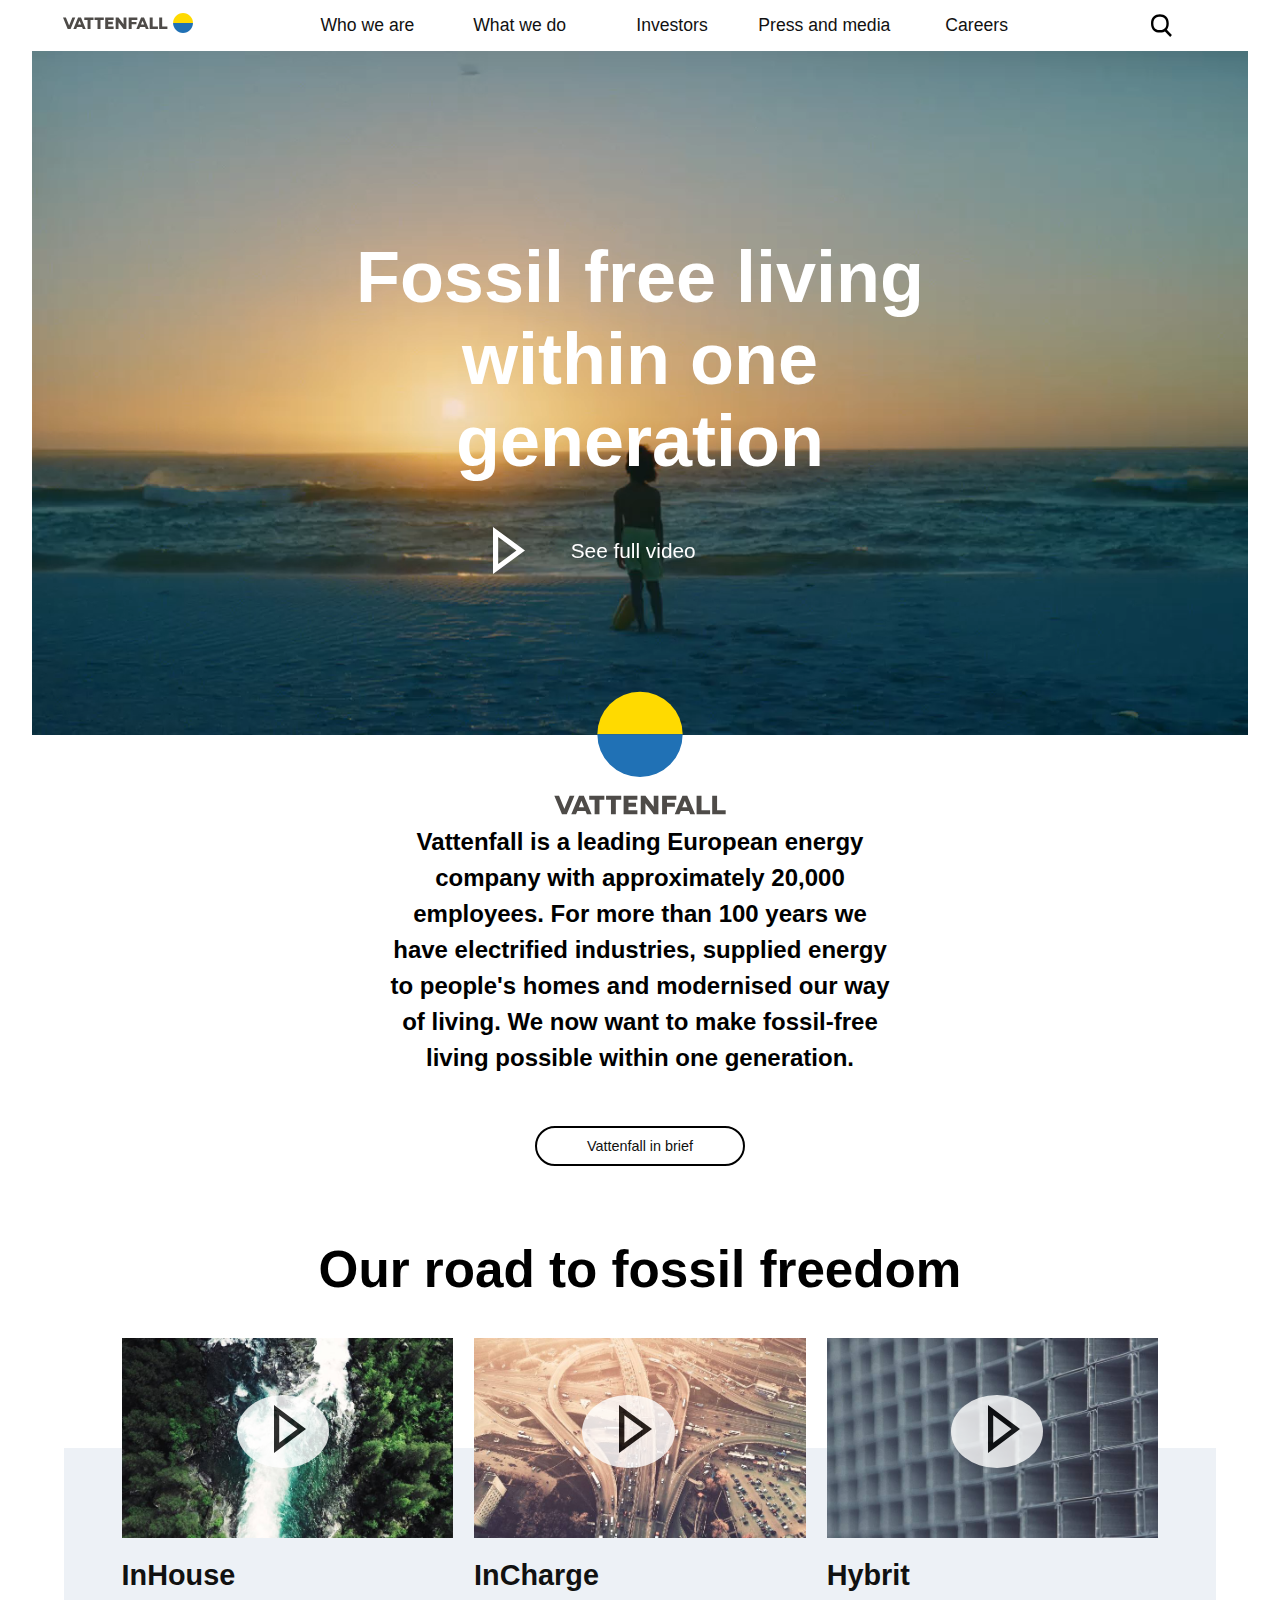
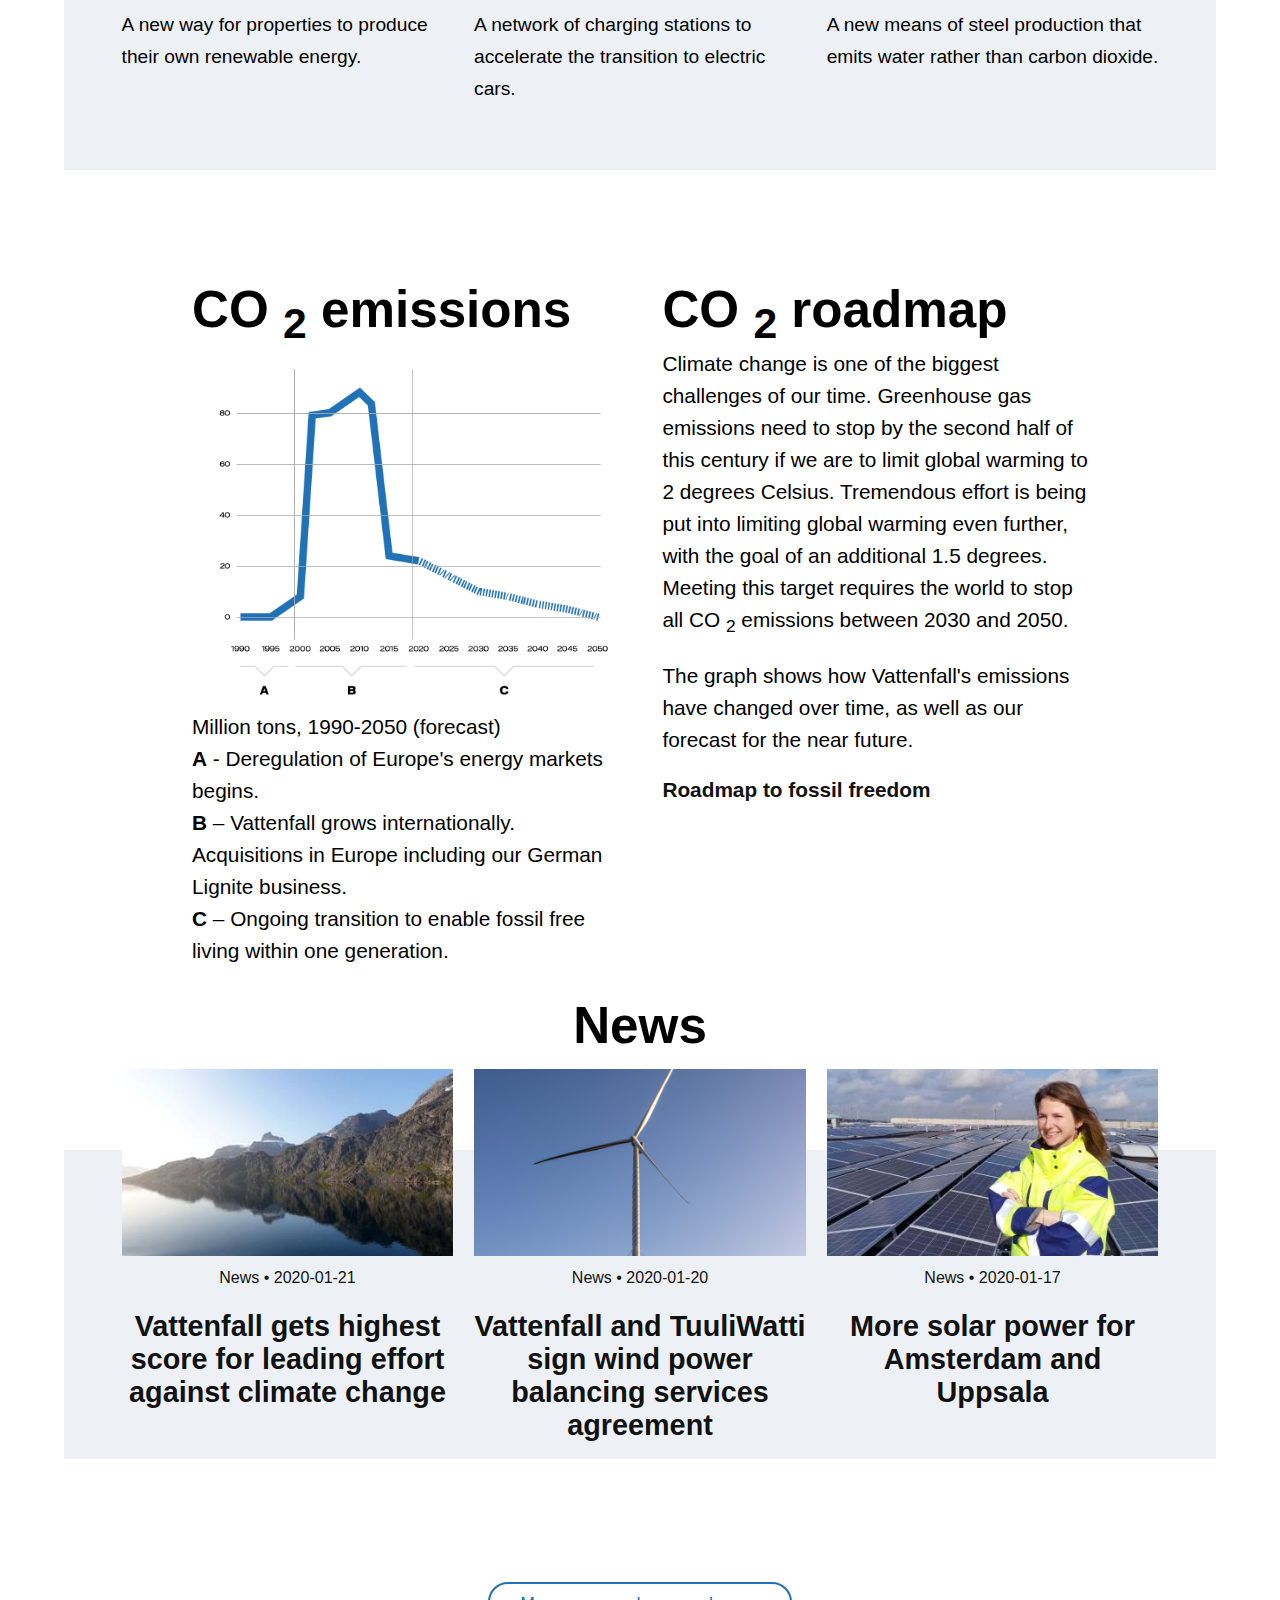
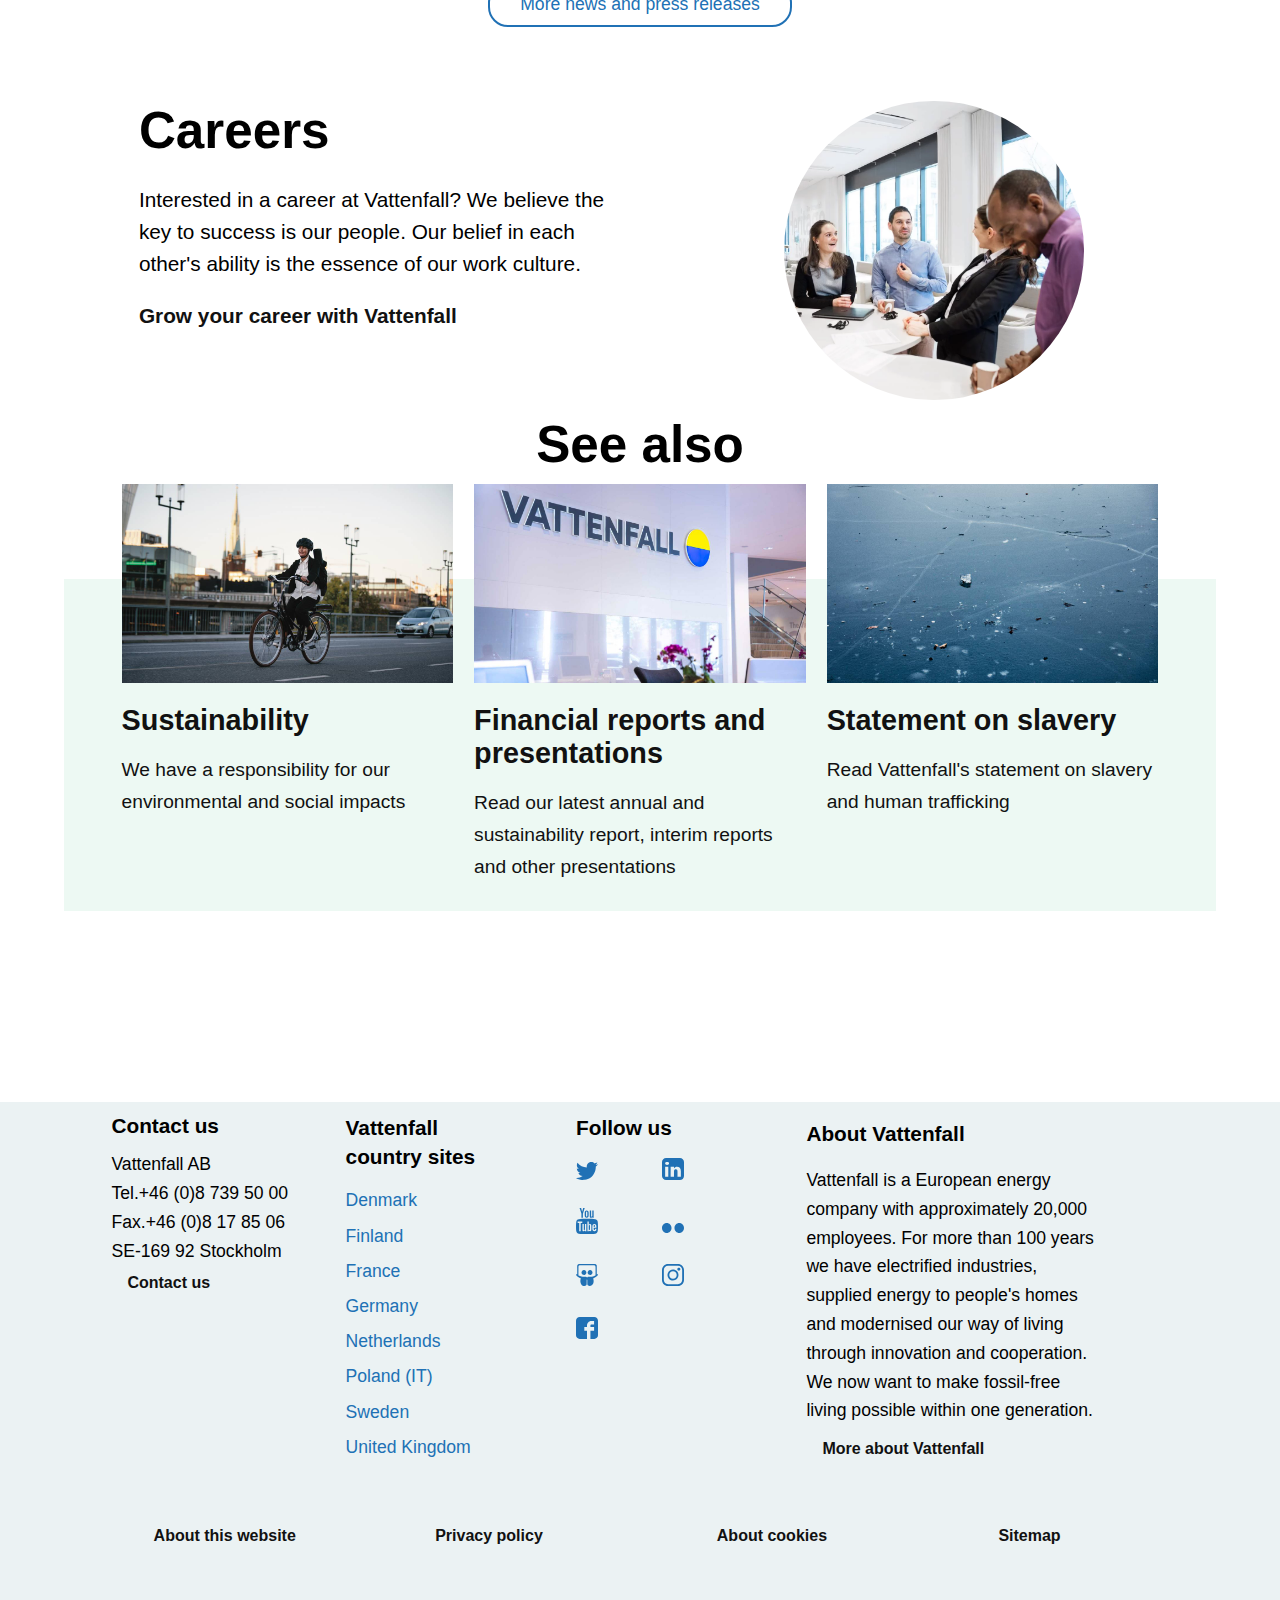
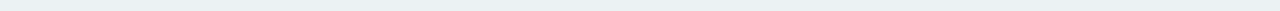
==== index.html @ 426e1af4 "Add images" ====
<!DOCTYPE html>
<html lang="en">
  <head>
    <meta charset="UTF-8" />
    <meta name="viewport" content="width=device-width, initial-scale=1.0" />
    <meta http-equiv="X-UA-Compatible" content="ie=edge" />
    <link
      rel="stylesheet"
      href="https://use.fontawesome.com/releases/v5.6.1/css/all.css"
      integrity="sha384-gfdkjb5BdAXd+lj+gudLWI+BXq4IuLW5IT+brZEZsLFm++aCMlF1V92rMkPaX4PP"
      crossorigin="anonymous"
    />
    <link rel="stylesheet" href="css/style.css" />
    <link
      rel="stylesheet"
      media="screen and (max-width: 420px)"
      href="css/mobile.css"
    />
    <link rel="shortcut icon" href="/favicon.ico" type="image/x-icon" />
    <title>Group Vattenfall</title>
    <!-- This website has been built as an assigment by Noah Road as part of the Front-end Development traineeship -->
  </head>
  <body>
    <!-- Header and navigation -->
    <header class="header">
      <img class="menu-icon" src="images/hamburger-menu.png" alt="menu icon" />
      <a class="logo" href="https://group.vattenfall.com/">
        <img src="images/logo_horisontal.svg" alt="Vattenfall logo" />
      </a>
      <ul class="navbar">
        <li>
          <a href="https://group.vattenfall.com/who-we-are">Who we are</a>
        </li>
        <li>
          <a href="https://group.vattenfall.com/what-we-do">What we do</a>
        </li>
        <li><a href="https://group.vattenfall.com/investors">Investors</a></li>
        <li>
          <a href="https://group.vattenfall.com/press-and-media">
            Press and media
          </a>
        </li>
        <li><a href="https://careers.vattenfall.com/">Careers</a></li>
      </ul>
      <img class="search-icon" src="images/search.svg" alt="search icon" />
    </header>

    <main class="main-content">
      <!-- Hero section including a video and text -->

      <section class="hero">
        <div class="hero-text">
          <h1 class="white">
            Fossil free living
            <br />
            within one
            <br />
            generation
          </h1>
          <div class="play-button-hero">
            <img src="images/play_icon_white.svg" alt="" />
            <a
              class="main-button"
              href="https://youtu.be/jQfZUvO2d2U"
              target="_blank"
            >
              See full video
            </a>
          </div>
        </div>
        <video autoplay src="video/hero-video.mp4">
          Your browser does not support mp4 video. controls
        </video>
        <img
          class="logo-video"
          src="images/VF_logo_stacked_grey_RGB.svg"
          alt="Vertical Vattenfall logo"
        />
      </section>

      <!-- Section including logo and information -->

      <section class="information">
        <p>
          Vattenfall is a leading European energy company with approximately
          20,000 employees. For more than 100 years we have electrified
          industries, supplied energy to people's homes and modernised our way
          of living. We now want to make fossil-free living possible within one
          generation.
        </p>
        <a
          class="white-button"
          href="https://group.vattenfall.com/who-we-are/about-us/vattenfall-in-brief"
        >
          Vattenfall in brief
        </a>
      </section>

      <!-- Section including three videos -->

      <section class="videos">
        <h2>Our road to fossil freedom</h2>
        <div class="wrapper-content">
          <article class="content inhouse">
            <a href="https://youtu.be/rMiFstIsaNI" target="_blank">
              <img
                src="images/inhouse_747x449_70.jpg"
                alt="Image/video of a cascade with water"
              />
              <div class="play-button">
                <img class="button" src="images/play.svg" alt="play button" />
              </div>
            </a>
            <a
              href="https://group.vattenfall.com/what-we-do/roadmap-to-fossil-freedom/decentralised-solutions"
            >
              <h3>InHouse</h3>
            </a>
            <p>
              A new way for properties to produce their own renewable energy.
            </p>
          </article>
          <article class="content incharge">
            <a href="https://youtu.be/wB4jwykJABQ" target="_blank">
              <img
                src="images/incharge_747x449_70.jpg"
                alt="Image/video of cross-roads"
              />
              <div class="play-button">
                <img src="images/play.svg" alt="play button" />
              </div>
            </a>
            <a
              href="https://group.vattenfall.com/what-we-do/roadmap-to-fossil-freedom/transportation"
            >
              <h3>InCharge</h3>
            </a>
            <p>
              A network of charging stations to accelerate the transition to
              electric cars.
            </p>
          </article>
          <article class="content hybrit">
            <a href="https://youtu.be/tmHZkH-HiPQ" target="_blank">
              <img
                src="images/hybrit_steel._747x449_70.jpg"
                alt="Image/video of a steel wall"
              />
              <div class="play-button">
                <img src="images/play.svg" alt="play button" />
              </div>
            </a>
            <a
              href="https://group.vattenfall.com/what-we-do/roadmap-to-fossil-freedom/industry-decarbonisation"
            >
              <h3>Hybrit</h3>
            </a>
            <p>
              A new means of steel production that emits water rather than
              carbon dioxide.
            </p>
          </article>
        </div>
      </section>

      <!-- Section including data for the environment -->

      <section class="environment">
        <div class="graphic">
          <h2>
            CO
            <sub>2</sub>
            emissions
          </h2>
          <img src="images/CO2-emissions.png" alt="CO2 emissions graphic" />
          <p>
            Million tons, 1990-2050 (forecast)
          </p>
          <p>
            <strong>A</strong>
            - Deregulation of Europe's energy markets begins.
          </p>
          <p>
            <strong>B</strong>
            – Vattenfall grows internationally. Acquisitions in Europe including
            our German Lignite business.
          </p>
          <p>
            <strong>C</strong>
            – Ongoing transition to enable fossil free living within one
            generation.
          </p>
        </div>
        <div class="graphic">
          <h2>
            CO
            <sub>2</sub>
            roadmap
          </h2>
          <p>
            Climate change is one of the biggest challenges of our time.
            Greenhouse gas emissions need to stop by the second half of this
            century if we are to limit global warming to 2 degrees Celsius.
            Tremendous effort is being put into limiting global warming even
            further, with the goal of an additional 1.5 degrees. Meeting this
            target requires the world to stop all CO
            <sub>2</sub>
            emissions between 2030 and 2050.
          </p>
          <br />
          <p>
            The graph shows how Vattenfall's emissions have changed over time,
            as well as our forecast for the near future.
          </p>
          <div class="vattenfall-link">
            <i class="fas fa-arrow-right"></i>
            <a
              href="https://group.vattenfall.com/what-we-do/roadmap-to-fossil-freedom"
            >
              Roadmap to fossil freedom
            </a>
          </div>
        </div>
      </section>

      <!-- Sectio including news -->

      <section class="news">
        <h2>News</h2>
        <div class="wrapper-content">
          <article class="content news-content">
            <a
              href="https://group.vattenfall.com/press-and-media/news--press-releases/pressreleases/2020/vattenfall-gets-highest-score-for-leading-effort-against-climate-change"
            >
              <img src="images/press-21-01.jpg" alt="Lake and mountain image" />
              <p><small>News &bull; 2020-01-21</small></p>
              <h3>
                Vattenfall gets highest score for leading effort against climate
                change
              </h3>
            </a>
          </article>
          <article class="content news-content">
            <a
              href="https://group.vattenfall.com/press-and-media/news--press-releases/pressreleases/2020/vattenfall-and-tuuliwatti-sign-wind-power-balancing-services-agreement"
            >
              <img src="images/press-20-01-2.png" alt="Wind molen image" />
              <p><small>News &bull; 2020-01-20</small></p>
              <h3>
                Vattenfall and TuuliWatti sign wind power balancing services
                agreement
              </h3>
            </a>
          </article>
          <article class="content news-content">
            <a
              href="https://group.vattenfall.com/press-and-media/news--press-releases/newsroom/2020/more-solar-power-for-amsterdam-and-uppsala"
            >
              <img
                src="images/press-20-01-3.jpg"
                alt="Woman next to solar pannels"
              />
              <p><small>News &bull; 2020-01-17</small></p>
              <h3>
                More solar power for Amsterdam and Uppsala
              </h3>
            </a>
          </article>
        </div>
        <a
          class="blue-button"
          href="https://group.vattenfall.com/press-and-media/news--press-releases"
        >
          More news and press releases
        </a>
      </section>

      <!-- Section over careers -->

      <section class="careers">
        <div class="careers-text">
          <h2>Careers</h2>
          <p class="main-paragraph">
            Interested in a career at Vattenfall? We believe the key to success
            is our people. Our belief in each other's ability is the essence of
            our work culture.
          </p>
          <div class="vattenfall-link">
            <i class="fas fa-arrow-right"></i>
            <a href="https://careers.vattenfall.com/">
              Grow your career with Vattenfall
            </a>
          </div>
        </div>
        <div class="careers-image">
          <img
            src="images/innovation_employees_laughing_1x1_1024x1024_70.webp"
            alt="laughing employees in a room"
          />
        </div>
      </section>

      <!-- Section including extra information -->

      <section class="research">
        <h2>See also</h2>
        <div class="wrapper-content">
          <article class="content">
            <a href="https://group.vattenfall.com/who-we-are/sustainability">
              <img
                src="images/woman_bike_5x3_1200x720_70.jpg"
                alt="woman in a bike in the city"
              />
              <h3>Sustainability</h3>
              <p>
                We have a responsibility for our environmental and social
                impacts
              </p>
            </a>
          </article>
          <article class="content">
            <a
              href="https://group.vattenfall.com/investors/financial-reports-and-presentations"
            >
              <img
                src="images/hq-interior2-5x3_1200x720_70.jpg"
                alt="interior of the Vattenfall Headquarters"
              />
              <h3>Financial reports and presentations</h3>
              <p>
                Read our latest annual and sustainability report, interim
                reports and other presentations
              </p>
            </a>
          </article>
          <article class="content">
            <a
              href="https://group.vattenfall.com/who-we-are/sustainability/statement-on-slavery-and-human-trafficking"
            >
              <img
                src="images/icy_lake_closeup_5x3_1200x720_70.jpg"
                alt="frozen lake"
              />
              <h3>Statement on slavery</h3>
              <p>
                Read Vattenfall's statement on slavery and human trafficking
              </p>
            </a>
          </article>
        </div>
      </section>
    </main>

    <!-- Footer -->

    <footer class="footer">
      <section class="main-footer">
        <div class="contact">
          <h4>Contact us</h4>
          <p>Vattenfall AB</p>
          <p>Tel.+46 (0)8 739 50 00</p>
          <p>Fax.+46 (0)8 17 85 06</p>
          <p>SE-169 92 Stockholm</p>
          <div class="vattenfall-link">
            <i class="fas fa-arrow-right"></i>
            <a href="https://group.vattenfall.com/who-we-are/contact-us">
              Contact us
            </a>
          </div>
        </div>
        <div class="content-footer countries">
          <h4>Vattenfall country sites</h4>
          <a href="https://group.vattenfall.com/dk/" target="_blank">Denmark</a>
          <a href="https://group.vattenfall.com/fi" target="_blank">Finland</a>
          <a href="https://group.vattenfall.com/fr" target="_blank">France</a>
          <a href="https://group.vattenfall.com/de" target="_blank">Germany</a>
          <a href="https://group.vattenfall.com/nl" target="_blank">
            Netherlands
          </a>
          <a
            href="https://group.vattenfall.com/who-we-are/contact-us/vattenfall-poland"
            target="_blank"
          >
            Poland (IT)
          </a>
          <a href="https://group.vattenfall.com/se/" target="_blank">Sweden</a>
          <a href="https://group.vattenfall.com/uk/" target="_blank">
            United Kingdom
          </a>
        </div>
        <div class="content-footer social-media">
          <h4>Follow us</h4>
          <a
            class="social-media-icon"
            href="https://twitter.com/vattenfallgroup"
          >
            <img src="images/Twitter.svg" alt="Twitter icon" />
          </a>
          <a href="http://www.linkedin.com/company/vattenfall">
            <img src="images/Linkedin.svg" alt="Linkedin icon" />
          </a>
          <a href="http://www.youtube.com/user/vattenfall">
            <img src="images/Youtube.svg" alt="Youtube icon" />
          </a>
          <a href="http://www.flickr.com/photos/vattenfall">
            <img src="images/Flickr.svg" alt="Flickr icon" />
          </a>
          <a href="http://www.slideshare.net/vattenfall">
            <img src="images/SlideShare.svg" alt="Slidehare icon" />
          </a>
          <a href="https://instagram.com/vattenfall">
            <img src="images/Instagram.svg" alt="Instagram icon" />
          </a>
          <a href="https://www.facebook.com/vattenfall/">
            <img src="images/Facebook.svg" alt="Facebook image" />
          </a>
        </div>
        <div class="about">
          <h4>About Vattenfall</h4>
          <p>
            Vattenfall is a European energy company with approximately 20,000
            employees. For more than 100 years we have electrified industries,
            supplied energy to people's homes and modernised our way of living
            through innovation and cooperation. We now want to make fossil-free
            living possible within one generation.
          </p>
          <div class="vattenfall-link">
            <i class="fas fa-arrow-right"></i>
            <a
              href="https://group.vattenfall.com/who-we-are/about-us/vattenfall-in-brief"
            >
              More about Vattenfall
            </a>
          </div>
        </div>
      </section>
      <section class="footer-links">
        <a href="https://group.vattenfall.com/site-assets/about-this-website">
          About this website
        </a>
        <a
          href="https://group.vattenfall.com/site-assets/privacy-policy---general"
        >
          Privacy policy
        </a>
        <a href="https://group.vattenfall.com/site-assets/about-cookies">
          About cookies
        </a>
        <a href="https://group.vattenfall.com/site-assets/sitemap">Sitemap</a>
      </section>
    </footer>
  </body>
</html>
---- css/style.css ----
:root {
  font-family: Helvetica, sans-serif;

  /* Variables */
  --main-color-white: #fff;
  --main-color: #000;
  --button-hover-color: #105793;
  --button-blue-color: #2071b5;
  --footer-bg-color: #ebf2f3;
  --color-bg-box: #edf1f6;
  --color-bg-box-green: #edf9f3;
}

*html {
  box-sizing: border-box;
  line-height: 1.5rem;
  background: var(--main-bg-color);
  color: var(--main-color);
}

*,
*:before,
*:after {
  box-sizing: inherit;
  margin: 0;
  padding: 0;
}

/* Utilities style */

img {
  width: 100%;
}

h1 {
  color: var(--main-color-white);
  font-size: 4.5rem;
}

h2 {
  color: black;
  font-size: 3.2rem;
  font-weight: bold;
}

h3 {
  font-size: 1.8rem;
  padding: 5% 0;
}

h4 {
  font-size: 1.3rem;
  padding: 7% 0;
}

p {
  font-size: 1.3rem;
  line-height: 2rem;
}

a {
  text-decoration: none;
  color: #111;
  font-size: 1.3rem;
}

.main-button {
  color: var(--main-color);
  font-size: 1rem;
}

.play-button {
  border: none;
  background: var(--main-color-white);
  opacity: 0.8;
  position: absolute;
  width: 8%;
  border-radius: 50%;
  padding: 10px 0 10px 0;
  cursor: pointer;
  bottom: 65%;
}

.play-button img {
  width: 35%;
  padding-left: 40%;
}

.white-button {
  border: 2px solid var(--main-color);
  border-radius: 20px;
  padding: 10px 50px;
  font-size: 0.9rem;
}
.white-button:hover {
  background-color: var(--main-color);
  color: var(--main-color-white);
}

.blue-button {
  border: 2px solid var(--button-blue-color);
  border-radius: 20px;
  padding: 10px 30px;
  font-size: 1.1rem;
  color: var(--button-blue-color);
}
.blue-button:hover {
  background-color: var(--button-hover-color);
  color: var(--main-color-white);
}

.fa-arrow-right {
  color: var(--button-blue-color);
}

/* Main styling */

/* Header and navigation */

.header {
  background-color: var(--main-color-white);
  position: sticky;
  top: 0;
  z-index: 2;
  display: grid;
  grid-template-columns: 20% 70% 10% 5%;
  column-gap: 5%;
  justify-items: center;
  align-items: center;
  justify-content: center;
  align-content: center;
  padding: 1% 5% 1% 10%;
}

.header .menu-icon {
  width: 30%;
  height: 50%;
  display: none;
}

.header .logo {
  width: 60%;
}
.navbar {
  justify-self: stretch;
  align-self: center;
  display: grid;
  grid-template-columns: 1fr 1fr 1fr 1fr 1fr;
  justify-items: center;
}

.navbar li {
  list-style: none;
  color: var(--main-color);
}

.navbar a {
  font-size: 1.1rem;
}

.header .search-icon {
  width: 20%;
}

/* Main content */

/* Hero video including text */

.hero {
  position: relative;
  display: flex;
  align-items: center;
  justify-content: center;
}

.hero-text {
  position: absolute;
  text-align: center;
  display: grid;
  grid-template-rows: 80% 20%;
  justify-items: center;
  align-items: center;
}

.hero video {
  width: 95%;
}

.play-button-hero {
  padding-top: 8%;
  display: inline-flex;
  flex-direction: row;
  justify-content: center;
  align-items: center;
  width: 80%;
  z-index: 3;
}

.play-button-hero img {
  align-self: center;
  width: 7%;
  padding-right: 10%;
}

.play-button-hero a {
  padding-right: 20%;
  align-self: center;
  justify-self: center;
  color: var(--main-color-white);
  font-size: 1.3rem;
}

.hero .logo-video {
  position: absolute;
  top: 84%;
  width: 20%;
}

/* Section information */

.information {
  padding-top: 5%;
  display: grid;
  grid-template-columns: 1fr;
  grid-template-rows: 2fr 1fr;
  justify-items: center;
  align-items: center;
}

.information p {
  align-self: center;
  font-size: 1.5rem;
  font-weight: bold;
  padding: 2% 30% 0 30%;
  text-align: center;
  line-height: 1.5;
}

/* Section videos */

.videos {
  display: grid;
  grid-template-rows: 10% 70%;
  row-gap: 5%;
  justify-items: center;
  align-items: center;
  justify-content: space-around;
  padding-top: 2%;
  padding-bottom: 5%;
  padding-right: 5%;
  padding-left: 5%;
}

.wrapper-content {
  position: relative;
  align-self: stretch;
  display: grid;
  grid-template-columns: 1fr 1fr 1fr;
  column-gap: 2%;
  padding-top: 1%;
  padding-bottom: 12%;
  padding-right: 5%;
  padding-left: 5%;
}

.videos .wrapper-content::before {
  content: "";
  background: var(--color-bg-box);
  width: 100%;
  position: absolute;
  height: 80%;
  top: 30%;
  width: 100%;
  z-index: -1;
}

.content p {
  font-size: 1.2rem;
}

.inhouse .play-button {
  left: 15%;
}

.incharge .play-button {
  left: 45%;
}
.hybrit .play-button {
  left: 77%;
}

/* Section environment */

.environment {
  height: 45%;
  display: grid;
  grid-template-columns: 1fr 1fr;
  grid-template-rows: 1fr;
  column-gap: 5%;
  justify-items: center;
  align-items: start;
  justify-content: space-between;
  align-content: space-between;
  padding: 0 15%;
}

.environment .graphic {
  justify-self: start;
  align-self: start;
}
.vattenfall-link {
  padding-top: 5%;
  font-weight: bold;
}

/* Section News */

.news {
  display: grid;
  grid-template-rows: 10% 80% 10%;
  justify-items: center;
  align-items: center;
  justify-content: space-around;
  padding-top: 2%;
  padding-bottom: 5%;
  padding-right: 5%;
  padding-left: 5%;
}

.news-content {
  text-align: center;
}

.news .wrapper-content::before {
  content: "";
  background: var(--color-bg-box);
  width: 100%;
  position: absolute;
  height: 60%;
  top: 18%;
  z-index: -1;
}

/* Careers section */

.careers {
  display: grid;
  grid-template-columns: 60% 40%;
  grid-template-rows: 1fr;
  column-gap: 5%;
  align-items: start;
  justify-content: center;
  padding: 0 5%;
}
.careers-text {
  align-self: stretch;
  padding: 0 15%;
}

.careers-text .main-paragraph {
  padding-top: 5%;
}

.careers img {
  width: 65%;
  border-radius: 50%;
}

/* Research section */

.research {
  display: grid;
  grid-template-rows: 5% 70%;
  row-gap: 2%;
  justify-items: center;
  align-items: center;
  justify-content: space-around;
  padding-top: 2%;
  padding-bottom: 5%;
  padding-right: 5%;
  padding-left: 5%;
}

.research .wrapper-content::before {
  content: "";
  background: var(--color-bg-box-green);
  width: 100%;
  position: absolute;
  height: 78%;
  top: 25%;
  z-index: -1;
}

/* Footer */

.footer {
  background: var(--footer-bg-color);
  display: grid;
  grid-template-rows: 95% 5%;
  width: 100%;
  padding-bottom: 5%;
}

.main-footer {
  display: grid;
  grid-template-columns: 20% 15% 15% 25%;
  column-gap: 5%;
  justify-items: end;
  align-items: start;
  justify-content: center;
  width: 90%;
  padding-bottom: 5%;
}

.main-footer p {
  font-size: 1.1rem;
  line-height: 1.8rem;
}

.main-footer .vattenfall-link a {
  font-size: 1rem;
  padding-left: 1rem;
}
.content-footer {
  display: flex;
  flex-direction: column;
  line-height: 1.8rem;
}
.content-footer a {
  color: var(--button-blue-color);
  line-height: 2.2rem;
}

.countries a {
  font-size: 1.1rem;
}
.social-media {
  display: grid;
  grid-template-columns: 1fr 1fr;
  grid-template-rows: 1fr 1fr 1fr 1fr 1fr;
  justify-self: stretch;
}
.social-media h4 {
  grid-column: 1 / 3;
}

.social-media img {
  width: 25%;
}
.footer-links {
  font-size: 1rem;
  align-self: center;
  display: grid;
  grid-template-columns: 1fr 1fr 1fr 1fr;
  padding-left: 12%;
}

.footer-links a {
  font-size: 1rem;
  font-weight: bold;
}

/* Navigation bar less than 1200px width  */

@media (max-width: 1200px) {
  /* Header */

  .header {
    display: grid;
    grid-template-columns: 20% 50% 20%;
    justify-items: center;
    align-items: center;
    justify-content: center;
    padding: 0 4% 0 4%;
  }

  .header .logo {
    width: 35%;
    align-self: start;
    justify-self: center;
  }

  .header .menu-icon {
    width: 15%;
    justify-self: start;
    display: inline-block;
  }

  .header .search-icon {
    width: 11%;
    justify-self: end;
  }
  .navbar {
    justify-self: start;
    grid-template-columns: 1fr;
    display: none;
  }

  /* Section information */

  .information p {
    font-size: 1.5rem;
    padding: 2% 25% 0 25%;
  }

  /* Footer */

  .content-footer {
    display: flex;
    flex-direction: column;
  }

  .social-media img {
    width: 15%;
    padding-top: 8%;
  }
}

/* Max-width 768px; responsive */

@media (max-width: 768px) {
  /* Utilities style*/

  h3 {
    font-size: 1.6rem;
    padding: 5% 0;
  }

  /* Hero section */

  .play-button-hero {
    padding-top: 2%;
  }

  /* Information section */

  .information p {
    padding: 5% 22% 0 22%;
    font-size: 1.7rem;
    font-weight: 500;
  }

  /* Section videos */

  .play-button {
    bottom: 72%;
  }
  .videos .wrapper-content::before {
    top: 22%;
  }

  /* Environment section */

  .environment {
    display: block;
    padding-top: 5%;
    padding-bottom: 5%;
  }

  .environment .graphic {
    padding-bottom: 5%;
  }

  /* News section*/

  .news .wrapper-content::before {
    height: 70%;
    top: 15%;
  }

  /* Careers section */

  .careers {
    padding-bottom: 5%;
  }

  /* Section research */

  .research .wrapper-content::before {
    height: 100%;
    top: 15%;
  }

  /* Footer */

  .main-footer {
    grid-template-columns: 20% 40%;
    column-gap: 15%;
    width: 90%;
    padding-bottom: 5%;
  }

  .footer-links {
    font-size: 1rem;
    grid-template-columns: 1fr 1fr;
    column-gap: 5%;
    row-gap: 30%;
    padding-left: 10%;
  }

  .social-media {
    display: grid;
    grid-template-columns: 1fr 1fr;
    grid-template-rows: 1fr 1fr 1fr 1fr 1fr;
    justify-self: start;
  }

  .social-media img {
    width: 40%;
  }

  .about {
    padding-left: 20%;
  }
}
---- css/mobile.css ----
/* Utilities style */

h1 {
  font-size: 1.7rem;
}

h2 {
  color: black;
  font-size: 2.3rem;
  font-weight: 900;
  text-align: center;
}

h4 {
  font-size: 1rem;
}

p {
  font-size: 1.1rem;
  line-height: 2rem;
}

a {
  font-size: 1rem;
}

.vattenfall-link {
  font-weight: 600;
}

.inhouse .play-button,
.incharge .play-button,
.hybrit .play-button {
  opacity: 0.7;
  width: 15%;
  left: 40%;
}

.content {
  padding-right: 10%;
  padding-left: 10%;
}

/* Header and navigation bar */

.header .logo {
  width: 95%;
}

.header .menu-icon {
  width: 35%;
}

.header .search-icon {
  width: 35%;
}

/* Hero section */

.hero-text {
  grid-template-rows: 60% 40%;
}

.hero video {
  width: 100%;
}

.hero .logo-video {
  top: 61%;
  width: 50%;
}

.play-button-hero {
  padding-top: 0%;
  width: 70%;
}

.play-button-hero a {
  font-size: 0.9rem;
}

/* Information section */

.information {
  padding-top: 15%;
}

.information p {
  padding: 7% 11% 0 11%;
  font-size: 1.2rem;
  font-weight: 500;
}

/* Section videos */

.videos {
  padding-right: 0;
  padding-left: 0;
  padding-bottom: 15%;
}

.wrapper-content {
  width: 100%;
  display: block;
  padding-bottom: 45%;
  padding-right: 0;
  padding-left: 0;
  column-gap: 0%;
}

.videos .wrapper-content::before {
  width: 100%;
  height: 112%;
  top: 15%;
  left: 0%;
}

.play-button {
  bottom: 80%;
}

.inhouse .play-button {
  bottom: 85%;
}

.incharge .play-button {
  bottom: 48%;
}
.hybrit .play-button {
  bottom: 8%;
}

/* Section environment */

.environment {
  padding: 0 7%;
}

.environment .graphic {
  padding-top: 15%;
}

/* News section */

.news {
  padding-bottom: 10%;
  padding-right: 0;
  padding-left: 0;
}

/* .news .wrapper-content {
    width: 100%;
  } */

.news .wrapper-content::before {
  width: 100%;
  height: 90%;
  top: 12%;
  left: 0%;
}
/* Section careers */

.careers {
  display: flex;
  flex-direction: column;
}
.careers .careers-text {
  order: 1;
  flex: 1 1 100%;
  padding-left: 5%;
  padding-right: 5%;
}

.careers img {
  margin-left: 20%;
}

/* Research section */

.research {
  padding-right: 0;
  padding-left: 0;
}

.research .wrapper-content::before {
  height: 112%;
  width: 100%;
  top: 10%;
  left: 0%;
}

/* Footer */

.footer {
  padding-bottom: 20%;
}

.main-footer {
  grid-template-columns: 1fr;
  justify-items: stretch;
  align-items: center;
  padding-bottom: 10%;
  padding-left: 5%;
}

.main-footer p {
  font-size: 1rem;
}

.social-media {
  display: grid;
  grid-template-columns: 1fr 1fr 1fr 1fr 1fr 1fr;
  grid-template-rows: 1fr 1fr;
  justify-self: stretch;
  padding-right: 5%;
}

.social-media h4 {
  grid-row: 1 / 3;
  grid-column: 1 / 7;
}

.social-media img {
  width: 35%;
}

.about {
  padding-left: 0%;
}
.footer-links {
  grid-template-columns: 1fr;
  padding-left: 5%;
  row-gap: 5%;
  line-height: 1.4;
}

.footer-links a {
  font-size: 0.9rem;
  font-weight: 600;
}
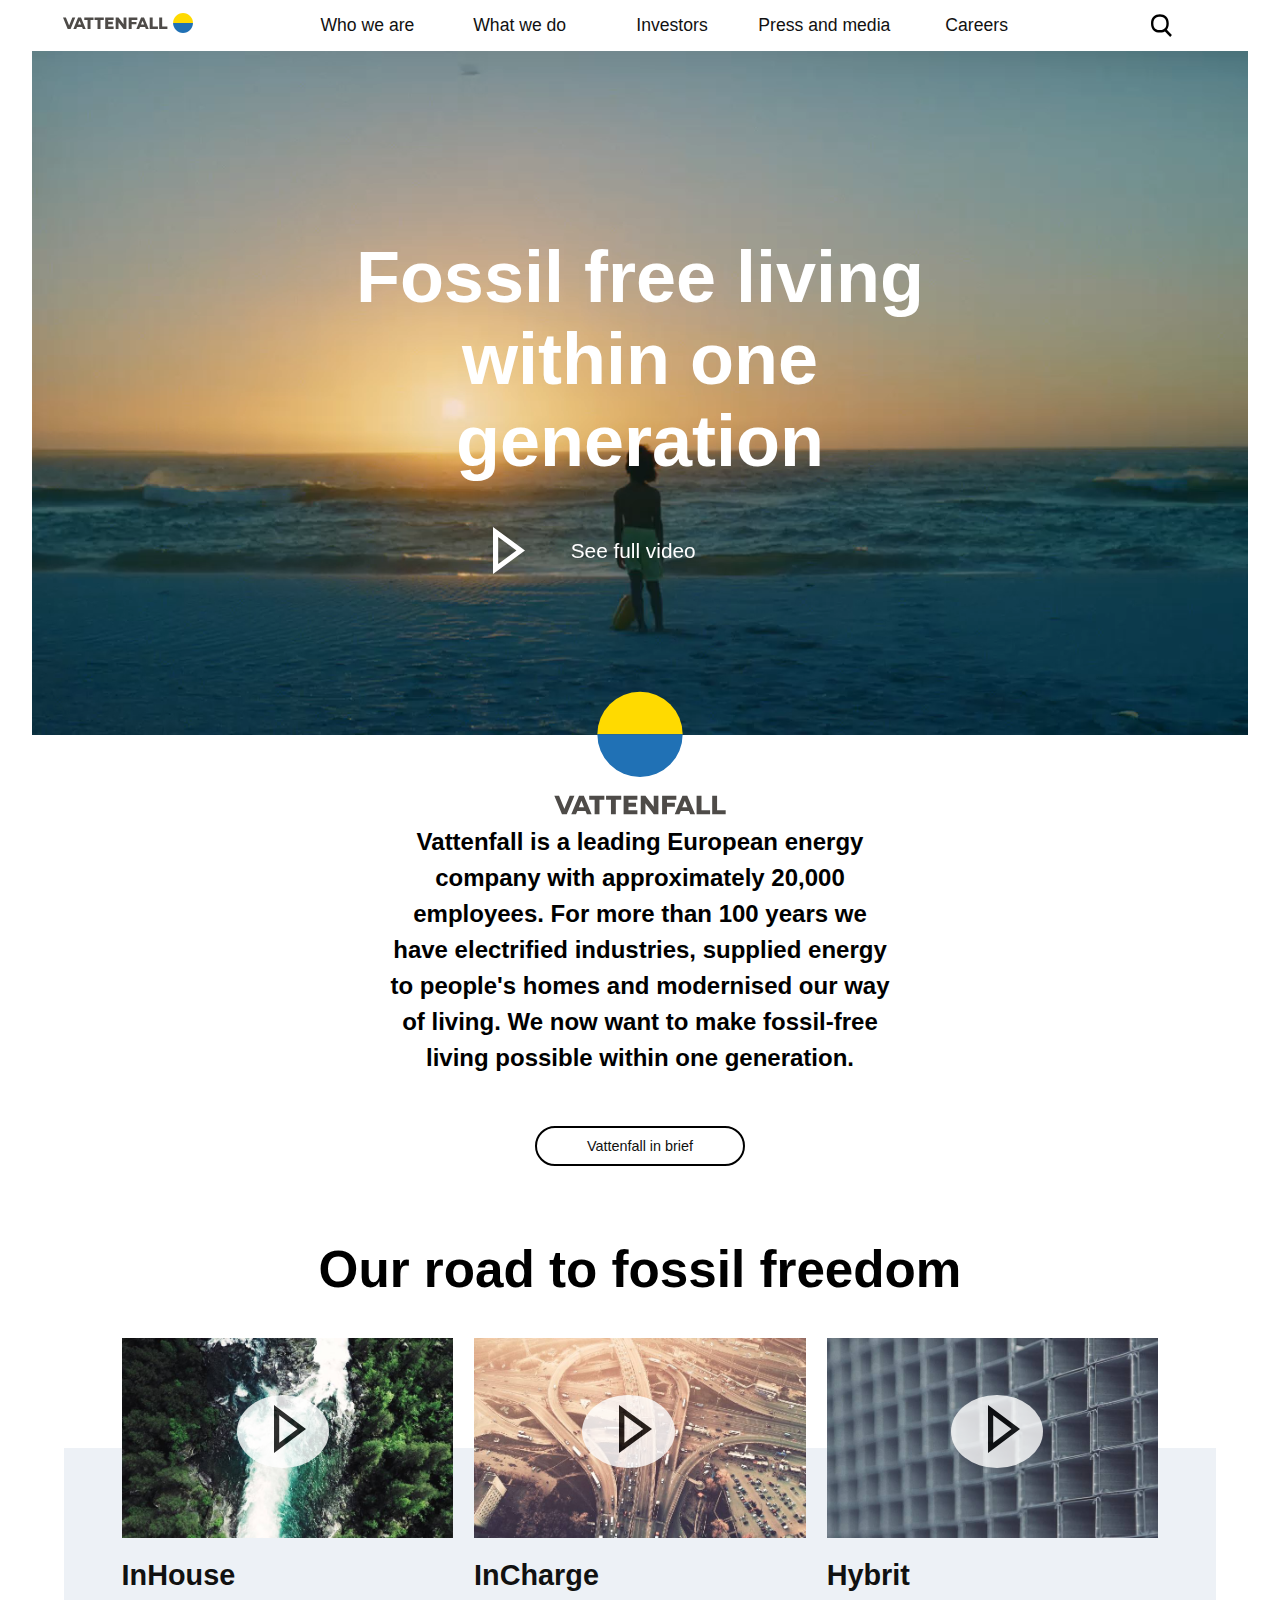
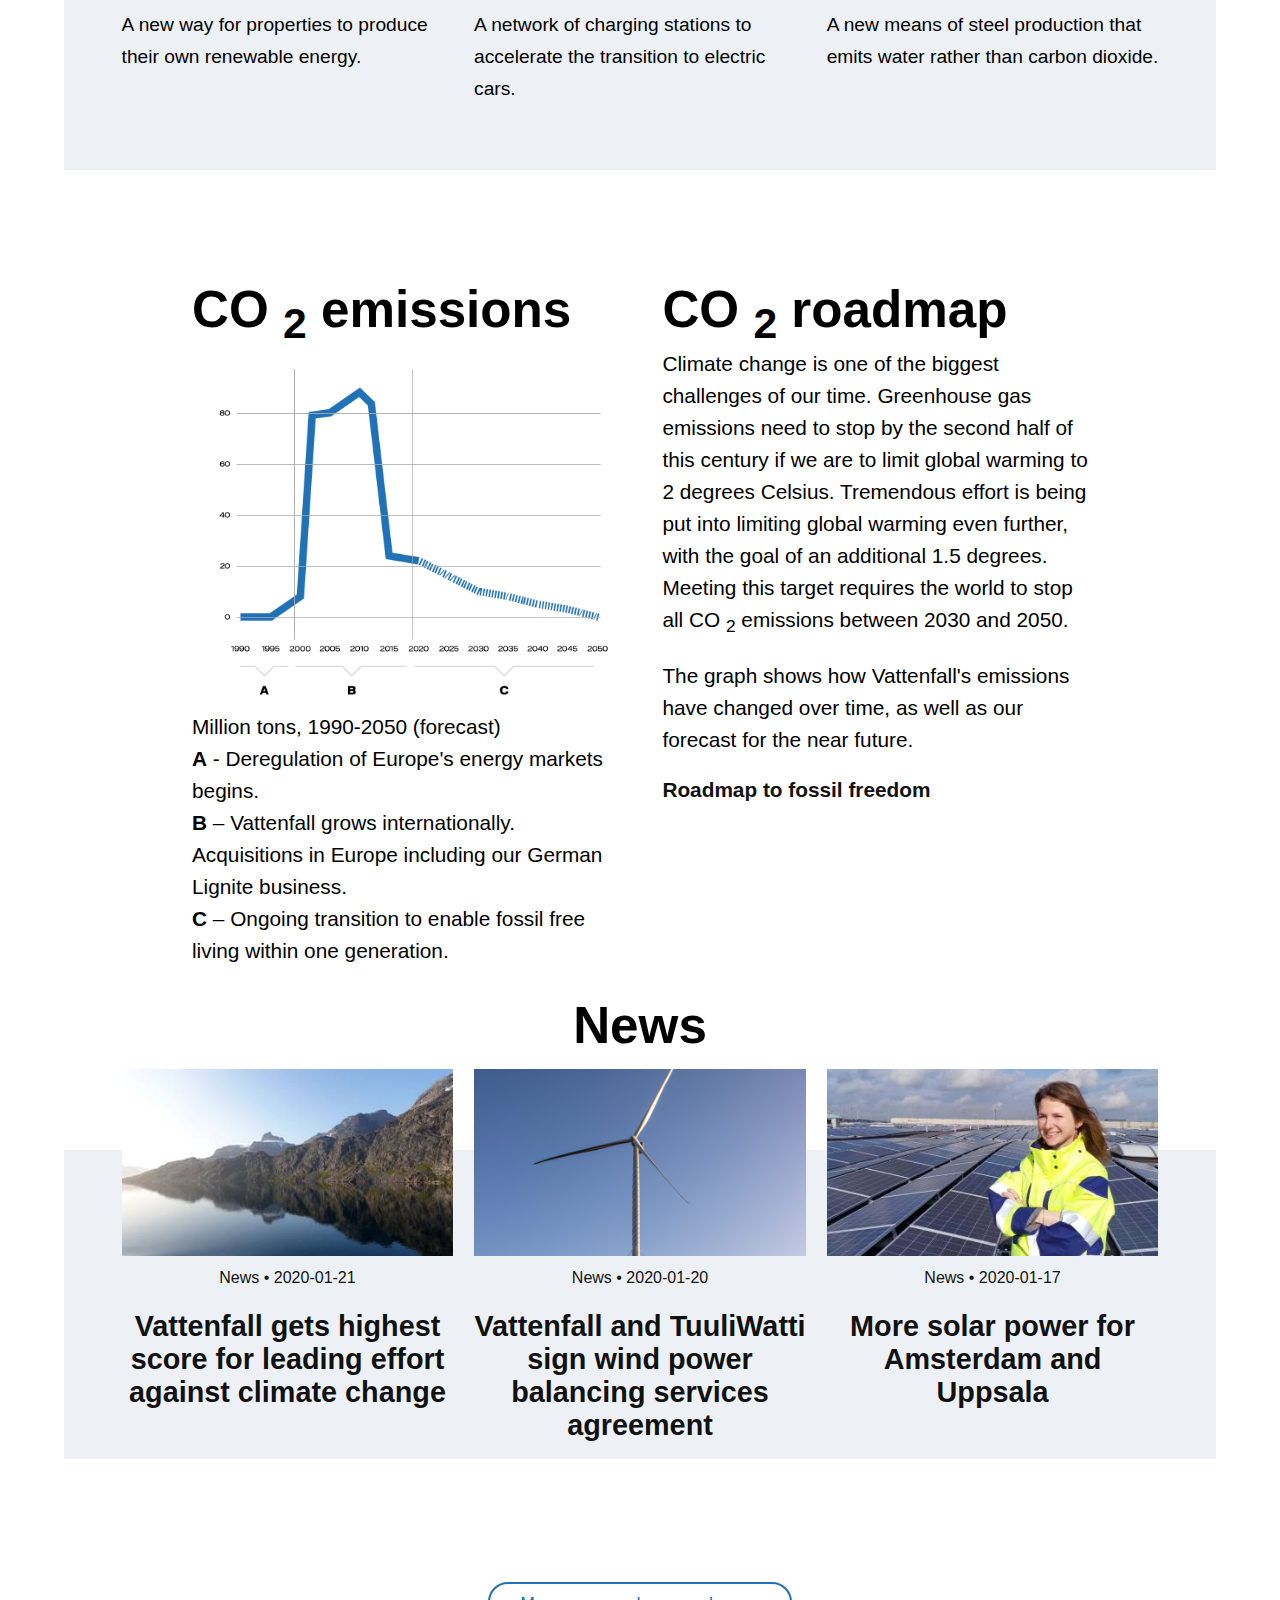
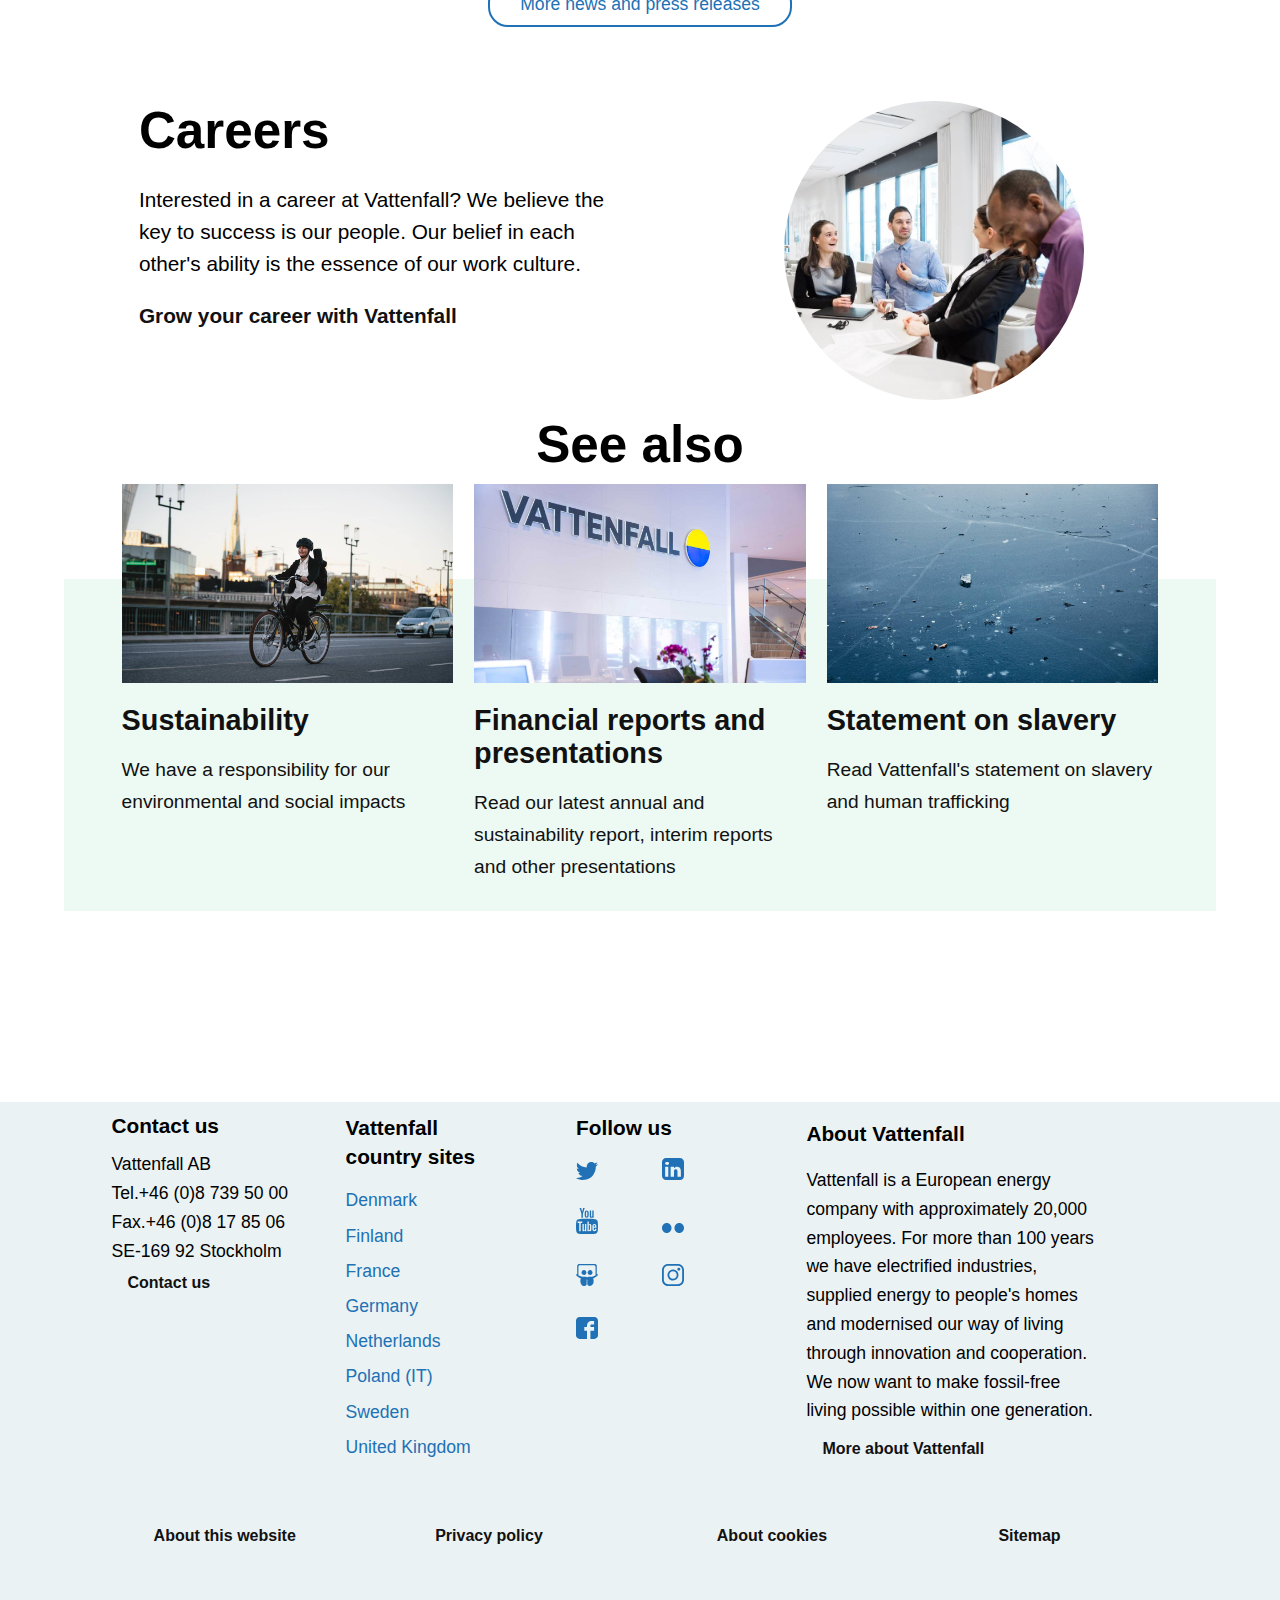
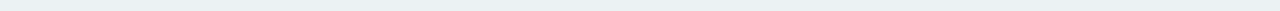
==== commit 297c1bae: "Change images" ====
--- a/index.html
+++ b/index.html
@@ -294,7 +294,7 @@
         </div>
         <div class="careers-image">
           <img
-            src="images/innovation_employees_laughing_1x1_1024x1024_70.webp"
+            src="images/innovation_employees_laughing_1x1_747x747_70.jpg"
             alt="laughing employees in a room"
           />
         </div>
--- a/css/style.css
+++ b/css/style.css
@@ -134,7 +134,6 @@
 
 .header .menu-icon {
   width: 30%;
-  height: 50%;
   display: none;
 }
 
@@ -467,33 +466,37 @@
 
   .header {
     display: grid;
-    grid-template-columns: 20% 50% 20%;
+    grid-template-columns: 20% 60% 20%;
     justify-items: center;
     align-items: center;
     justify-content: center;
-    padding: 0 4% 0 4%;
+    padding: 0 2%;
   }
 
   .header .logo {
-    width: 35%;
-    align-self: start;
+    width: 45%;
+    align-self: center;
     justify-self: center;
   }
 
   .header .menu-icon {
     width: 15%;
-    justify-self: start;
+    justify-self: center;
     display: inline-block;
   }
 
   .header .search-icon {
-    width: 11%;
-    justify-self: end;
+    width: 10%;
+    justify-self: center;
   }
   .navbar {
-    justify-self: start;
-    grid-template-columns: 1fr;
+    justify-self: center;
+    grid-template-columns: 1fr 1fr 1fr 1fr 1fr;
     display: none;
+  }
+
+  .navbar a {
+    font-size: 0rem;
   }
 
   /* Section information */
--- a/css/mobile.css
+++ b/css/mobile.css
@@ -52,7 +52,7 @@
 }
 
 .header .search-icon {
-  width: 35%;
+  width: 20%;
 }
 
 /* Hero section */
@@ -147,10 +147,6 @@
   padding-right: 0;
   padding-left: 0;
 }
-
-/* .news .wrapper-content {
-    width: 100%;
-  } */
 
 .news .wrapper-content::before {
   width: 100%;
